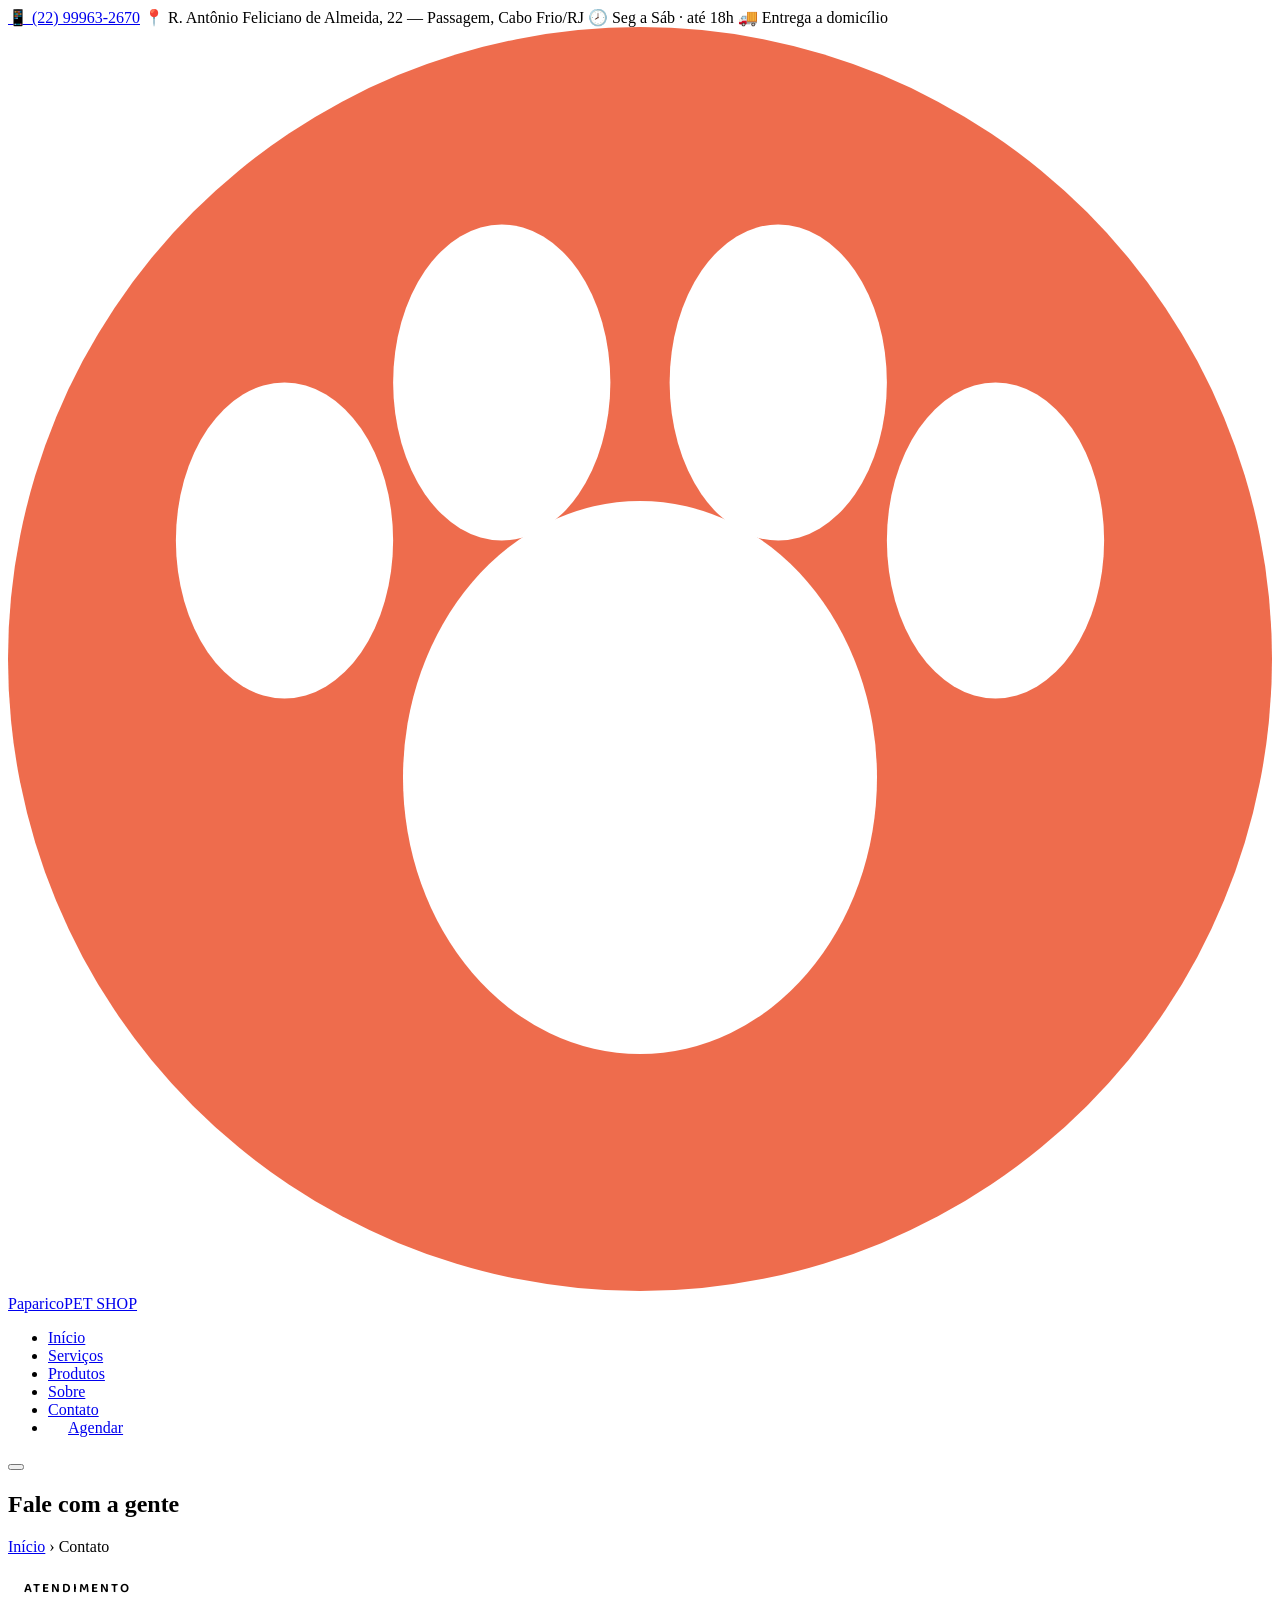
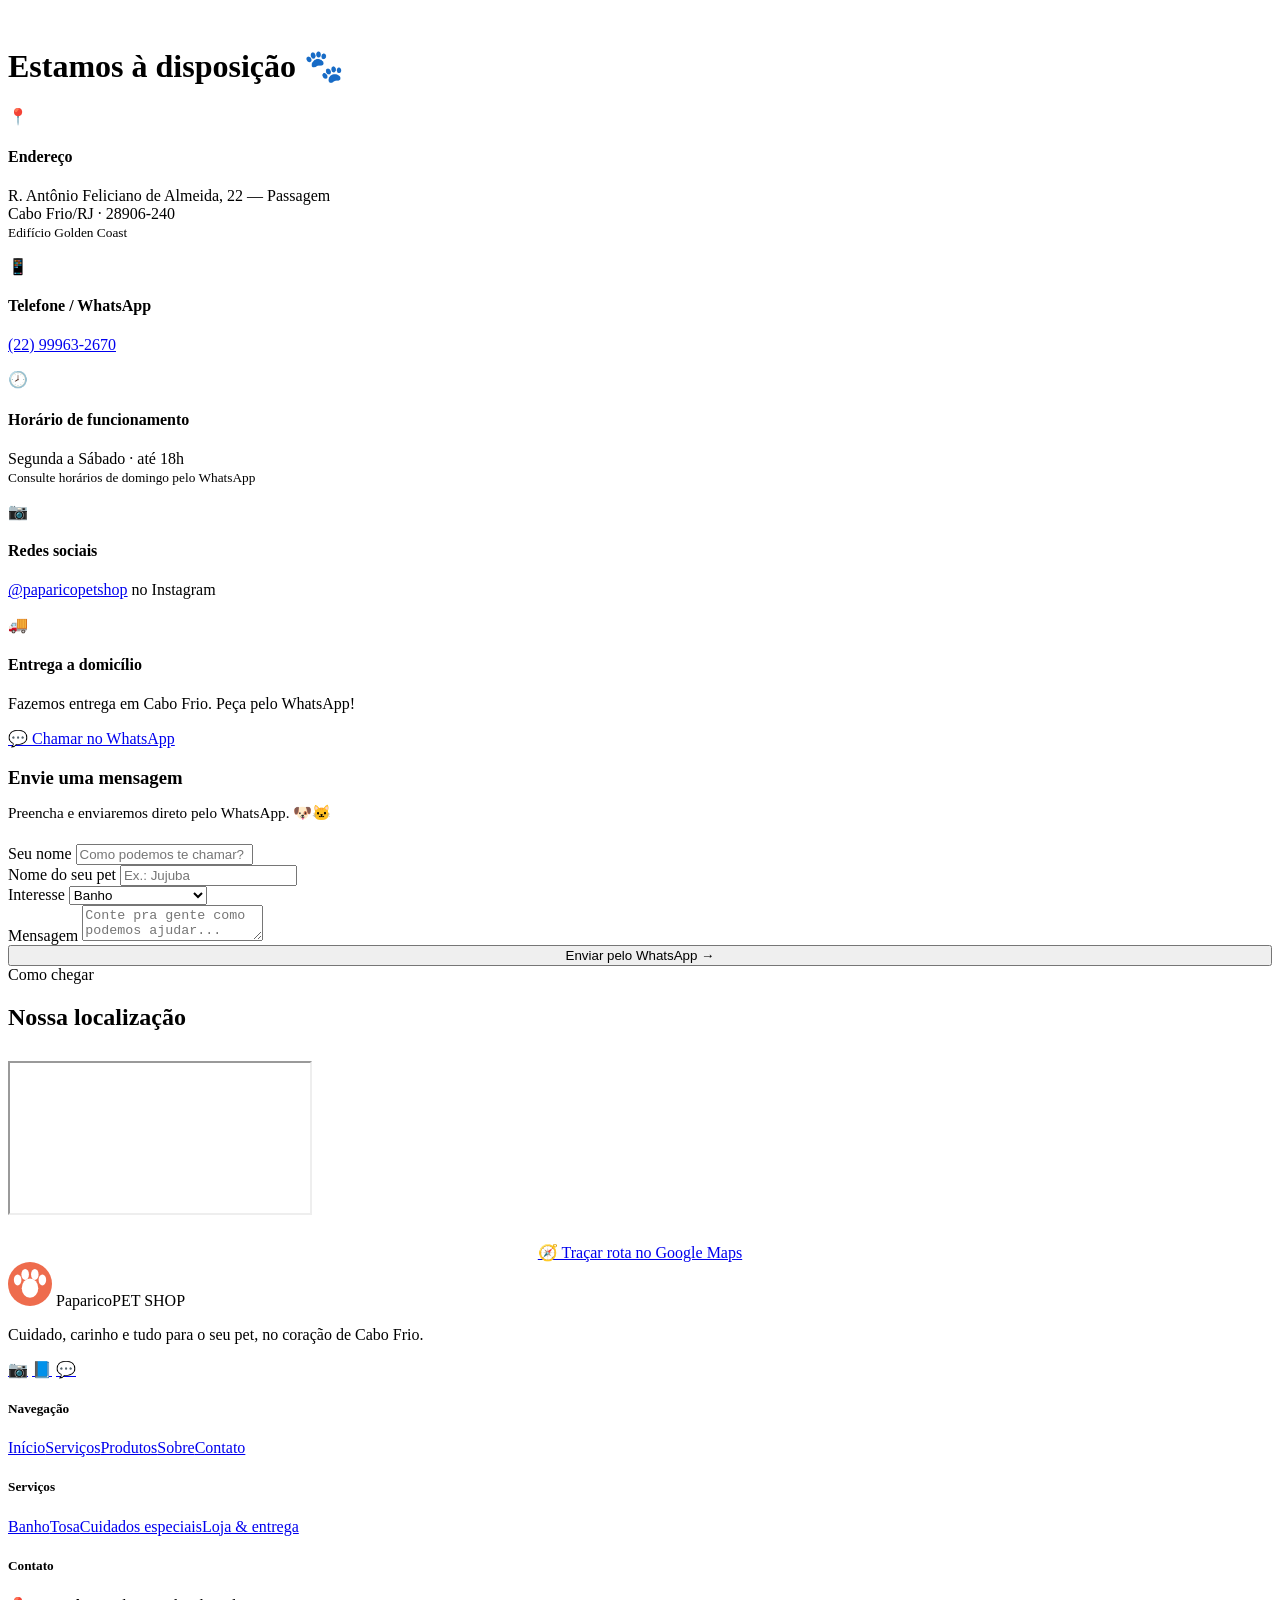
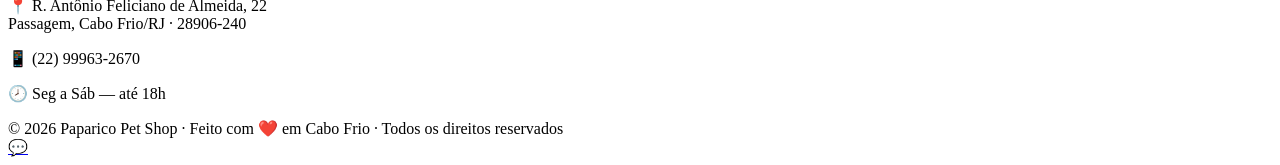
==== contato.html @ 5ed152ef "Add files via upload" ====
<!DOCTYPE html>
<html lang="pt-BR">
<head>
<meta charset="UTF-8">
<meta name="viewport" content="width=device-width, initial-scale=1.0">
<title>Contato — Paparico Pet Shop | Cabo Frio</title>
<meta name="description" content="Fale com o Paparico Pet Shop em Cabo Frio (RJ). Endereço, telefone, WhatsApp, horário de funcionamento e localização no mapa.">
<link rel="preconnect" href="https://fonts.googleapis.com">
<link rel="preconnect" href="https://fonts.gstatic.com" crossorigin>
<link href="https://fonts.googleapis.com/css2?family=Baloo+2:wght@500;600;700&family=Nunito:wght@400;600;700&display=swap" rel="stylesheet">
<link rel="stylesheet" href="assets/style.css">
</head>
<body>

<div class="topbar">
  <div class="container">
    <a href="https://wa.me/5522999632670" target="_blank" rel="noopener">📱 (22) 99963-2670</a>
    <span>📍 R. Antônio Feliciano de Almeida, 22 — Passagem, Cabo Frio/RJ</span>
    <span>🕗 Seg a Sáb · até 18h</span>
    <span>🚚 Entrega a domicílio</span>
  </div>
</div>

<header class="nav">
  <div class="nav-inner">
    <a href="index.html" class="logo">
      <svg class="logo-mark" viewBox="0 0 64 64" xmlns="http://www.w3.org/2000/svg">
        <circle cx="32" cy="32" r="32" fill="#ee6c4d"/>
        <g fill="#fff"><ellipse cx="32" cy="38" rx="12" ry="14"/><ellipse cx="14" cy="26" rx="5.5" ry="8"/><ellipse cx="25" cy="18" rx="5.5" ry="8"/><ellipse cx="39" cy="18" rx="5.5" ry="8"/><ellipse cx="50" cy="26" rx="5.5" ry="8"/></g>
      </svg>
      <span class="logo-text">Paparico<span>PET SHOP</span></span>
    </a>
    <nav>
      <ul class="nav-links" id="navLinks">
        <li><a href="index.html">Início</a></li>
        <li><a href="servicos.html">Serviços</a></li>
        <li><a href="produtos.html">Produtos</a></li>
        <li><a href="sobre.html">Sobre</a></li>
        <li><a href="contato.html" class="active">Contato</a></li>
        <li class="nav-cta"><a href="https://wa.me/5522999632670" target="_blank" rel="noopener" class="btn btn-whats" style="padding:10px 20px;">Agendar</a></li>
      </ul>
    </nav>
    <button class="nav-toggle" id="navToggle" aria-label="Abrir menu"><span></span><span></span><span></span></button>
  </div>
</header>

<section class="page-hero">
  <div class="container">
    <h1>Fale com a gente</h1>
    <p class="crumbs"><a href="index.html">Início</a> › Contato</p>
  </div>
</section>

<section class="section">
  <div class="container">
    <div class="contact-grid">
      <!-- Infos -->
      <div class="reveal">
        <span style="display:inline-block;font-family:'Baloo 2',sans-serif;font-weight:600;letter-spacing:2px;text-transform:uppercase;font-size:.82rem;color:var(--coral);background:var(--creme-2);padding:6px 16px;border-radius:50px;margin-bottom:16px;">Atendimento</span>
        <h2 style="font-size:2rem;margin-bottom:22px;">Estamos à disposição 🐾</h2>

        <div class="info-item">
          <div class="ic">📍</div>
          <div>
            <h4>Endereço</h4>
            <p>R. Antônio Feliciano de Almeida, 22 — Passagem<br>Cabo Frio/RJ · 28906-240<br><small>Edifício Golden Coast</small></p>
          </div>
        </div>
        <div class="info-item">
          <div class="ic">📱</div>
          <div>
            <h4>Telefone / WhatsApp</h4>
            <p><a href="https://wa.me/5522999632670" target="_blank" rel="noopener">(22) 99963-2670</a></p>
          </div>
        </div>
        <div class="info-item">
          <div class="ic">🕗</div>
          <div>
            <h4>Horário de funcionamento</h4>
            <p>Segunda a Sábado · até 18h<br><small>Consulte horários de domingo pelo WhatsApp</small></p>
          </div>
        </div>
        <div class="info-item">
          <div class="ic">📷</div>
          <div>
            <h4>Redes sociais</h4>
            <p><a href="https://instagram.com/paparicopetshop" target="_blank" rel="noopener">@paparicopetshop</a> no Instagram</p>
          </div>
        </div>
        <div class="info-item">
          <div class="ic">🚚</div>
          <div>
            <h4>Entrega a domicílio</h4>
            <p>Fazemos entrega em Cabo Frio. Peça pelo WhatsApp!</p>
          </div>
        </div>

        <a href="https://wa.me/5522999632670" target="_blank" rel="noopener" class="btn btn-whats" style="margin-top:8px;">💬 Chamar no WhatsApp</a>
      </div>

      <!-- Formulário -->
      <div class="reveal">
        <form class="contact-form" id="contactForm">
          <h3 style="margin-bottom:6px;">Envie uma mensagem</h3>
          <p style="color:var(--marrom-claro);margin-bottom:22px;font-size:.95rem;">Preencha e enviaremos direto pelo WhatsApp. 🐶🐱</p>
          <div class="field">
            <label for="nome">Seu nome</label>
            <input type="text" id="nome" name="nome" placeholder="Como podemos te chamar?" required>
          </div>
          <div class="field">
            <label for="pet">Nome do seu pet</label>
            <input type="text" id="pet" name="pet" placeholder="Ex.: Jujuba">
          </div>
          <div class="field">
            <label for="servico">Interesse</label>
            <select id="servico" name="servico">
              <option>Banho</option>
              <option>Tosa</option>
              <option>Banho e tosa</option>
              <option>Cuidados especiais</option>
              <option>Produtos / Loja</option>
              <option>Entrega a domicílio</option>
              <option>Outro</option>
            </select>
          </div>
          <div class="field">
            <label for="mensagem">Mensagem</label>
            <textarea id="mensagem" name="mensagem" placeholder="Conte pra gente como podemos ajudar..."></textarea>
          </div>
          <button type="submit" class="btn btn-primary" style="width:100%;justify-content:center;">Enviar pelo WhatsApp →</button>
        </form>
      </div>
    </div>
  </div>
</section>

<!-- Mapa -->
<section class="section-sm" style="padding-top:0;">
  <div class="container">
    <div class="sec-head reveal" style="margin-bottom:30px;">
      <span class="kicker">Como chegar</span>
      <h2>Nossa localização</h2>
    </div>
    <div class="map-embed reveal">
      <iframe
        src="https://www.google.com/maps?q=R.+Ant%C3%B4nio+Feliciano+de+Almeida,+22+-+Passagem,+Cabo+Frio+-+RJ,+28906-240&output=embed"
        loading="lazy" referrerpolicy="no-referrer-when-downgrade" title="Mapa Paparico Pet Shop"></iframe>
    </div>
    <div style="text-align:center;margin-top:24px;" class="reveal">
      <a href="https://www.google.com/maps/dir/?api=1&destination=R.+Ant%C3%B4nio+Feliciano+de+Almeida,+22+-+Passagem,+Cabo+Frio+-+RJ,+28906-240" target="_blank" rel="noopener" class="btn btn-primary">🧭 Traçar rota no Google Maps</a>
    </div>
  </div>
</section>

<footer class="site-foot">
  <div class="container">
    <div class="cols">
      <div>
        <div class="foot-logo">
          <svg class="logo-mark" viewBox="0 0 64 64" xmlns="http://www.w3.org/2000/svg" style="width:44px;height:44px;">
            <circle cx="32" cy="32" r="32" fill="#ee6c4d"/>
            <g fill="#fff"><ellipse cx="32" cy="38" rx="12" ry="14"/><ellipse cx="14" cy="26" rx="5.5" ry="8"/><ellipse cx="25" cy="18" rx="5.5" ry="8"/><ellipse cx="39" cy="18" rx="5.5" ry="8"/><ellipse cx="50" cy="26" rx="5.5" ry="8"/></g>
          </svg>
          <span class="logo-text">Paparico<span>PET SHOP</span></span>
        </div>
        <p>Cuidado, carinho e tudo para o seu pet, no coração de Cabo Frio.</p>
        <div class="socials">
          <a href="https://instagram.com/paparicopetshop" target="_blank" rel="noopener" aria-label="Instagram">📷</a>
          <a href="https://facebook.com" target="_blank" rel="noopener" aria-label="Facebook">📘</a>
          <a href="https://wa.me/5522999632670" target="_blank" rel="noopener" aria-label="WhatsApp">💬</a>
        </div>
      </div>
      <div>
        <h5>Navegação</h5>
        <a href="index.html">Início</a><a href="servicos.html">Serviços</a><a href="produtos.html">Produtos</a><a href="sobre.html">Sobre</a><a href="contato.html">Contato</a>
      </div>
      <div>
        <h5>Serviços</h5>
        <a href="servicos.html">Banho</a><a href="servicos.html">Tosa</a><a href="servicos.html">Cuidados especiais</a><a href="produtos.html">Loja & entrega</a>
      </div>
      <div>
        <h5>Contato</h5>
        <p>📍 R. Antônio Feliciano de Almeida, 22<br>Passagem, Cabo Frio/RJ · 28906-240</p>
        <p>📱 (22) 99963-2670</p>
        <p>🕗 Seg a Sáb — até 18h</p>
      </div>
    </div>
    <div class="foot-bottom">© 2026 Paparico Pet Shop · Feito com ❤️ em Cabo Frio · Todos os direitos reservados</div>
  </div>
</footer>

<a href="https://wa.me/5522999632670" target="_blank" rel="noopener" class="wa-float" aria-label="WhatsApp">💬</a>
<script src="assets/main.js"></script>
</body>
</html>
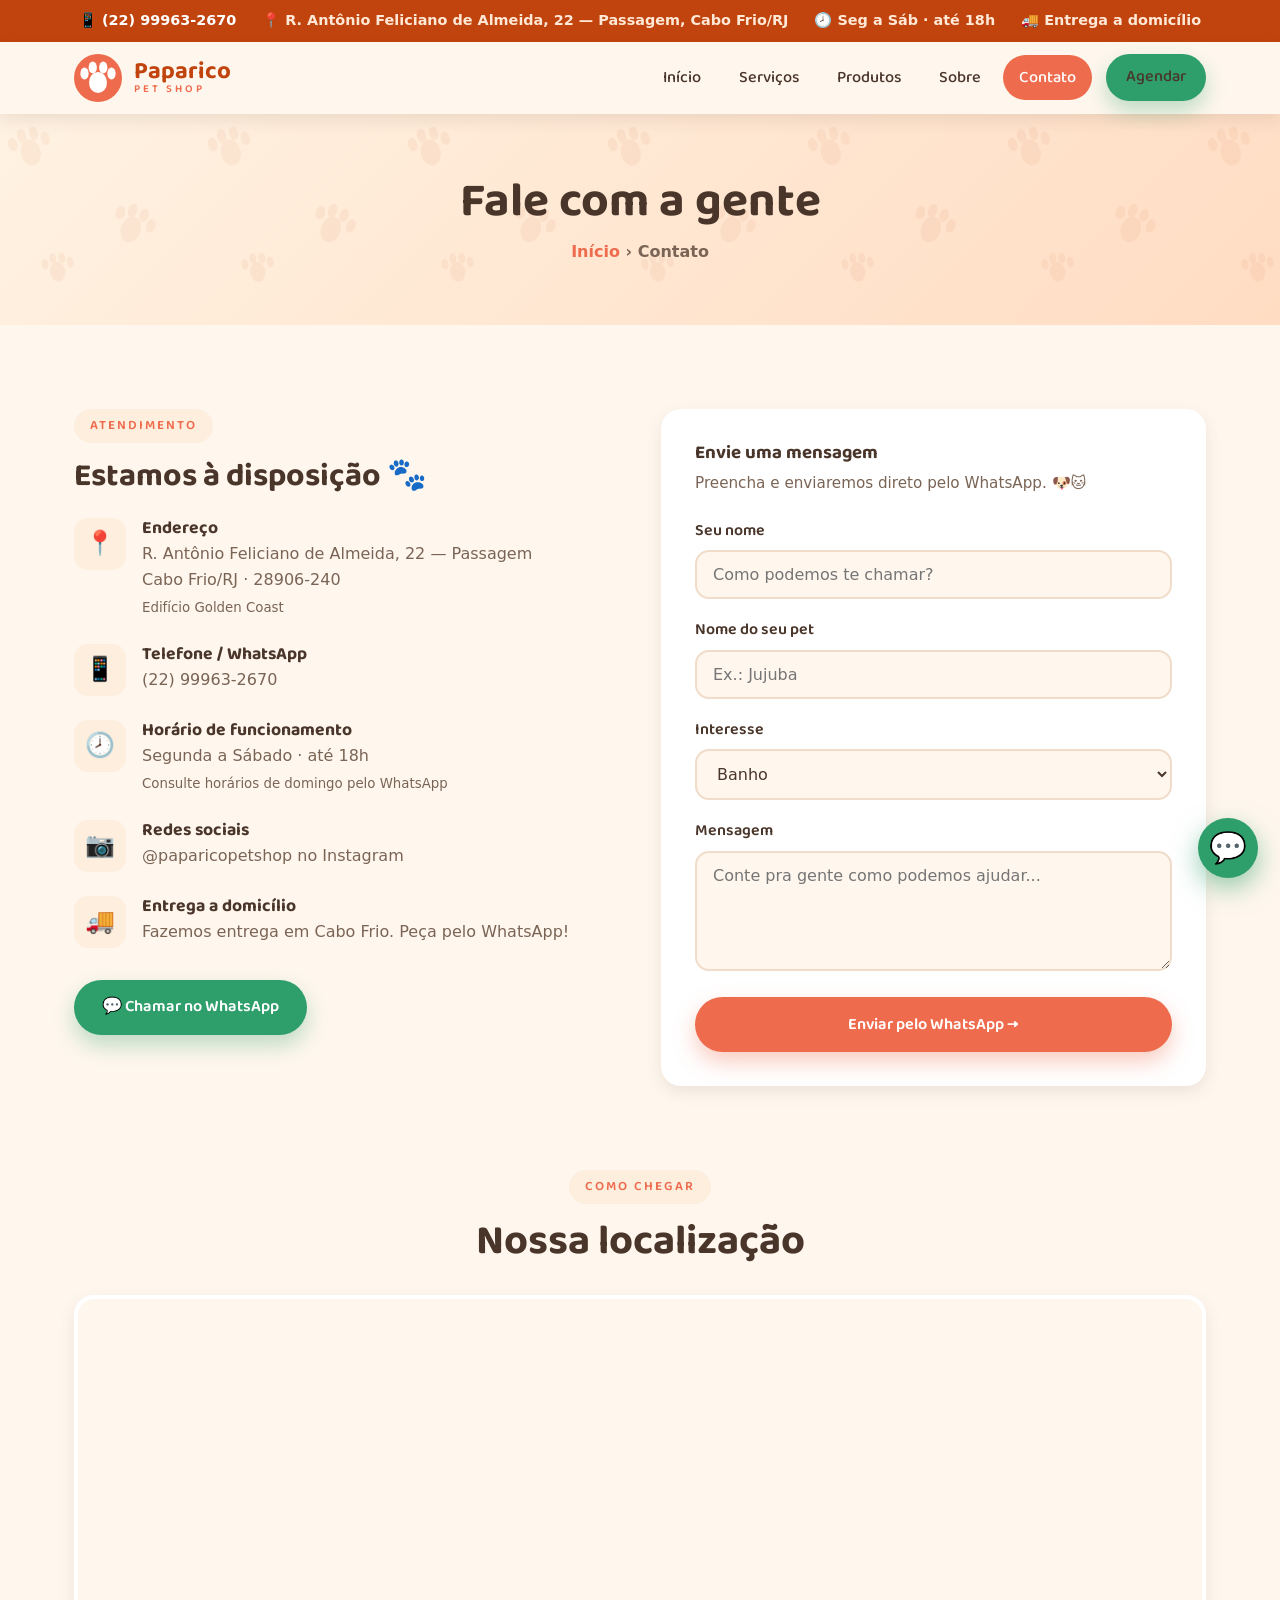
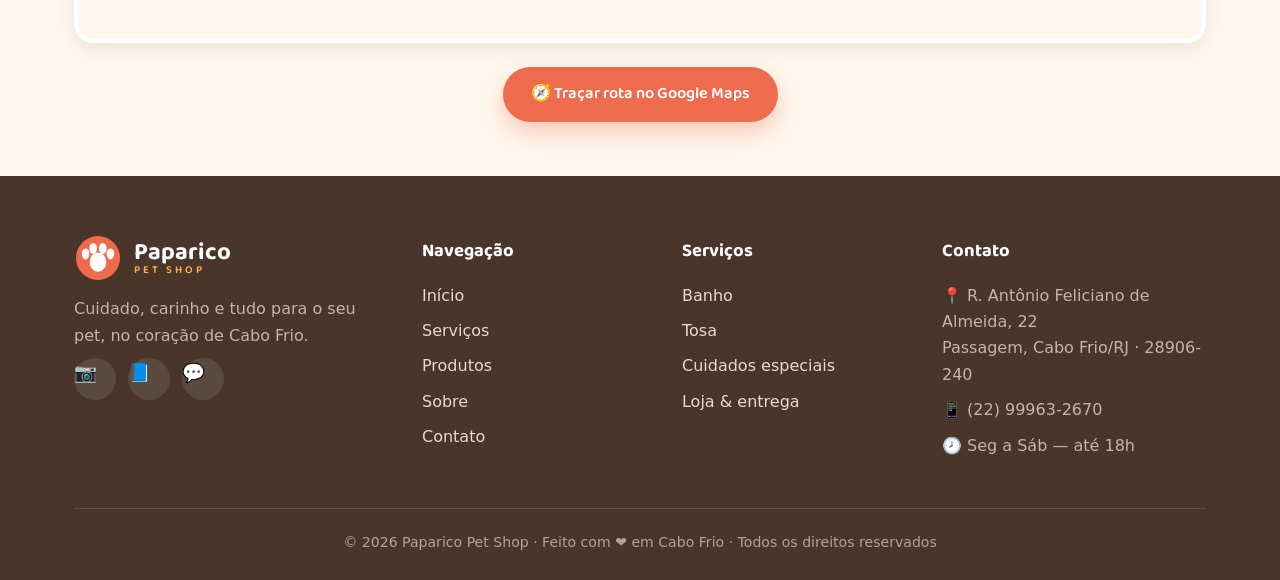
==== commit 0a75658e: "Add files via upload" ====
--- a/contato.html
+++ b/contato.html
@@ -15,7 +15,7 @@
 <div class="topbar">
   <div class="container">
     <a href="https://wa.me/5522999632670" target="_blank" rel="noopener">📱 (22) 99963-2670</a>
-    <span>📍 R. Antônio Feliciano de Almeida, 22 — Passagem, Cabo Frio/RJ</span>
+    <span class="addr">📍 R. Antônio Feliciano de Almeida, 22 — Passagem, Cabo Frio/RJ</span>
     <span>🕗 Seg a Sáb · até 18h</span>
     <span>🚚 Entrega a domicílio</span>
   </div>
--- a/assets/style.css
+++ b/assets/style.css
@@ -0,0 +1,256 @@
+/* ==========================================================================
+   Paparico Pet Shop — Folha de estilo compartilhada
+   Paleta quente e aconchegante (coral, terracota, creme)
+   ========================================================================== */
+
+:root {
+  --coral: #ee6c4d;
+  --coral-dark: #d9502f;
+  --terracota: #c1440e;
+  --amarelo: #f6b352;
+  --creme: #fff7ee;
+  --creme-2: #fdeede;
+  --marrom: #4a352a;
+  --marrom-claro: #7a6455;
+  --branco: #ffffff;
+  --verde-selo: #2e9e6b;
+  --sombra: 0 12px 30px rgba(74, 53, 42, 0.12);
+  --sombra-sm: 0 6px 16px rgba(74, 53, 42, 0.10);
+  --radius: 20px;
+  --radius-sm: 14px;
+  --max: 1180px;
+}
+
+* { margin: 0; padding: 0; box-sizing: border-box; }
+
+html { scroll-behavior: smooth; }
+
+body {
+  font-family: 'Nunito', system-ui, -apple-system, sans-serif;
+  color: var(--marrom);
+  background: var(--creme);
+  line-height: 1.65;
+  overflow-x: hidden;
+}
+
+h1, h2, h3, h4 { font-family: 'Baloo 2', 'Nunito', sans-serif; line-height: 1.15; color: var(--marrom); }
+
+a { text-decoration: none; color: inherit; }
+
+img { max-width: 100%; display: block; }
+
+.container { width: 100%; max-width: var(--max); margin: 0 auto; padding: 0 24px; }
+
+.section { padding: 84px 0; }
+
+.section-sm { padding: 54px 0; }
+
+/* ---------- Botões ---------- */
+.btn {
+  display: inline-flex; align-items: center; gap: 9px;
+  font-family: 'Baloo 2', sans-serif; font-weight: 600; font-size: 1.02rem;
+  padding: 14px 28px; border-radius: 50px; border: none; cursor: pointer;
+  transition: transform .18s ease, box-shadow .18s ease, background .18s ease;
+}
+.btn-primary { background: var(--coral); color: #fff; box-shadow: 0 10px 22px rgba(238, 108, 77, 0.35); }
+.btn-primary:hover { background: var(--coral-dark); transform: translateY(-3px); box-shadow: 0 14px 28px rgba(238, 108, 77, 0.45); }
+.btn-whats { background: var(--verde-selo); color: #fff; box-shadow: 0 10px 22px rgba(46, 158, 107, 0.32); }
+.btn-whats:hover { background: #268a5c; transform: translateY(-3px); }
+.btn-ghost { background: rgba(255,255,255,.85); color: var(--terracota); border: 2px solid var(--coral); }
+.btn-ghost:hover { background: var(--coral); color: #fff; transform: translateY(-3px); }
+
+/* ---------- Cabeçalho / Navegação ---------- */
+.topbar {
+  background: var(--terracota); color: #ffe9d6; font-size: .9rem; font-weight: 600;
+}
+.topbar .container { display: flex; flex-wrap: wrap; gap: 8px 26px; align-items: center; justify-content: center; padding-top: 9px; padding-bottom: 9px; }
+.topbar a { color: #fff; display: inline-flex; align-items: center; gap: 7px; }
+.topbar a:hover { color: var(--amarelo); }
+
+header.nav { position: sticky; top: 0; z-index: 50; background: rgba(255, 247, 238, .96); backdrop-filter: blur(8px); box-shadow: var(--sombra-sm); }
+.nav-inner { display: flex; align-items: center; justify-content: space-between; padding: 12px 24px; max-width: var(--max); margin: 0 auto; }
+.logo { display: flex; align-items: center; gap: 12px; }
+.logo-mark { width: 48px; height: 48px; flex: 0 0 48px; }
+.logo-text { font-family: 'Baloo 2', sans-serif; font-weight: 700; font-size: 1.5rem; color: var(--terracota); line-height: 1; }
+.logo-text span { display: block; font-size: .68rem; letter-spacing: 3px; color: var(--coral); font-weight: 600; }
+
+.nav-links { display: flex; align-items: center; gap: 6px; list-style: none; }
+.nav-links a { font-family: 'Baloo 2', sans-serif; font-weight: 500; font-size: 1.02rem; padding: 9px 16px; border-radius: 50px; color: var(--marrom); transition: background .15s, color .15s; }
+.nav-links a:hover, .nav-links a.active { background: var(--coral); color: #fff; }
+.nav-cta { margin-left: 8px; }
+
+.nav-toggle { display: none; background: none; border: none; cursor: pointer; padding: 8px; }
+.nav-toggle span { display: block; width: 26px; height: 3px; background: var(--terracota); border-radius: 3px; margin: 5px 0; transition: .25s; }
+
+/* ---------- Hero ---------- */
+.hero { position: relative; background: linear-gradient(135deg, #fff2e2 0%, #ffe4cf 55%, #ffd9be 100%); overflow: hidden; }
+.hero::before { content: ""; position: absolute; inset: 0; background-image: url("paws.svg"); background-size: 260px; opacity: .06; }
+.hero .container { position: relative; display: grid; grid-template-columns: 1.05fr .95fr; gap: 40px; align-items: center; padding-top: 70px; padding-bottom: 70px; }
+.hero-badge { display: inline-flex; align-items: center; gap: 8px; background: #fff; color: var(--terracota); font-weight: 700; padding: 8px 16px; border-radius: 50px; box-shadow: var(--sombra-sm); font-size: .92rem; margin-bottom: 22px; }
+.hero h1 { font-size: clamp(2.3rem, 5vw, 3.5rem); margin-bottom: 18px; }
+.hero h1 .accent { color: var(--coral); }
+.hero p.lead { font-size: 1.18rem; color: var(--marrom-claro); max-width: 520px; margin-bottom: 30px; }
+.hero-actions { display: flex; flex-wrap: wrap; gap: 14px; }
+.hero-visual { position: relative; }
+.hero-visual .blob { width: 100%; max-width: 460px; margin: 0 auto; filter: drop-shadow(0 20px 40px rgba(193, 68, 14, .25)); }
+
+/* faixas rápidas */
+.quick { display: grid; grid-template-columns: repeat(4, 1fr); gap: 18px; margin-top: -40px; position: relative; z-index: 3; }
+.quick .card { background: #fff; border-radius: var(--radius); padding: 24px 20px; text-align: center; box-shadow: var(--sombra); transition: transform .2s; }
+.quick .card:hover { transform: translateY(-6px); }
+.quick .card .ic { font-size: 2.1rem; }
+.quick .card h4 { margin: 8px 0 4px; font-size: 1.1rem; }
+.quick .card p { font-size: .92rem; color: var(--marrom-claro); }
+
+/* ---------- Títulos de seção ---------- */
+.sec-head { text-align: center; max-width: 640px; margin: 0 auto 50px; }
+.sec-head .kicker { display: inline-block; font-family: 'Baloo 2', sans-serif; font-weight: 600; letter-spacing: 2px; text-transform: uppercase; font-size: .82rem; color: var(--coral); background: var(--creme-2); padding: 6px 16px; border-radius: 50px; margin-bottom: 14px; }
+.sec-head h2 { font-size: clamp(1.9rem, 4vw, 2.6rem); margin-bottom: 12px; }
+.sec-head p { color: var(--marrom-claro); font-size: 1.08rem; }
+.sec-head.light h2, .sec-head.light p { color: #fff; }
+.sec-head.light .kicker { background: rgba(255,255,255,.2); color: #fff; }
+
+/* ---------- Grid de serviços ---------- */
+.grid-3 { display: grid; grid-template-columns: repeat(3, 1fr); gap: 26px; }
+.grid-4 { display: grid; grid-template-columns: repeat(4, 1fr); gap: 22px; }
+
+.service-card { background: #fff; border-radius: var(--radius); padding: 34px 28px; box-shadow: var(--sombra-sm); border: 1px solid #f3e2d2; transition: transform .2s, box-shadow .2s; position: relative; overflow: hidden; }
+.service-card:hover { transform: translateY(-8px); box-shadow: var(--sombra); }
+.service-card .icon-wrap { width: 66px; height: 66px; border-radius: 18px; display: flex; align-items: center; justify-content: center; font-size: 2rem; background: var(--creme-2); margin-bottom: 20px; }
+.service-card h3 { font-size: 1.35rem; margin-bottom: 10px; }
+.service-card p { color: var(--marrom-claro); margin-bottom: 16px; }
+.service-card .price { font-family: 'Baloo 2', sans-serif; font-weight: 700; color: var(--terracota); font-size: 1.05rem; }
+.service-card ul { list-style: none; margin: 8px 0 0; }
+.service-card ul li { padding-left: 26px; position: relative; margin-bottom: 7px; color: var(--marrom-claro); }
+.service-card ul li::before { content: "🐾"; position: absolute; left: 0; font-size: .9rem; }
+
+/* ---------- Produtos ---------- */
+.prod-card { background: #fff; border-radius: var(--radius-sm); overflow: hidden; box-shadow: var(--sombra-sm); border: 1px solid #f3e2d2; display: flex; flex-direction: column; transition: transform .2s, box-shadow .2s; }
+.prod-card:hover { transform: translateY(-6px); box-shadow: var(--sombra); }
+.prod-thumb { aspect-ratio: 1/1; display: flex; align-items: center; justify-content: center; font-size: 4rem; background: linear-gradient(135deg, var(--creme-2), #ffe7d1); }
+.prod-body { padding: 18px 18px 22px; display: flex; flex-direction: column; flex: 1; }
+.prod-cat { font-size: .74rem; text-transform: uppercase; letter-spacing: 1.5px; color: var(--coral); font-weight: 700; }
+.prod-body h3 { font-size: 1.08rem; margin: 6px 0 4px; }
+.prod-body p { font-size: .88rem; color: var(--marrom-claro); flex: 1; }
+.prod-foot { display: flex; align-items: center; justify-content: space-between; margin-top: 14px; }
+.prod-price { font-family: 'Baloo 2', sans-serif; font-weight: 700; color: var(--terracota); font-size: 1.2rem; }
+.prod-price small { display: block; font-size: .7rem; color: var(--marrom-claro); font-weight: 500; }
+.mini-btn { background: var(--coral); color: #fff; width: 42px; height: 42px; border-radius: 50%; display: flex; align-items: center; justify-content: center; font-size: 1.3rem; border: none; cursor: pointer; transition: background .15s, transform .15s; }
+.mini-btn:hover { background: var(--coral-dark); transform: scale(1.08); }
+
+.cat-chips { display: flex; flex-wrap: wrap; gap: 12px; justify-content: center; margin-bottom: 42px; }
+.chip { background: #fff; border: 2px solid #f0dcc9; color: var(--marrom); padding: 10px 22px; border-radius: 50px; font-family: 'Baloo 2', sans-serif; font-weight: 600; cursor: pointer; transition: .15s; }
+.chip:hover, .chip.active { background: var(--coral); border-color: var(--coral); color: #fff; }
+
+/* ---------- Sobre / faixas ---------- */
+.split { display: grid; grid-template-columns: 1fr 1fr; gap: 50px; align-items: center; }
+.split .media { border-radius: var(--radius); overflow: hidden; box-shadow: var(--sombra); background: linear-gradient(135deg, #ffe4cf, #ffd0b0); min-height: 360px; display: flex; align-items: center; justify-content: center; }
+.split h2 { font-size: clamp(1.8rem, 4vw, 2.5rem); margin-bottom: 16px; }
+.split p { color: var(--marrom-claro); margin-bottom: 16px; font-size: 1.05rem; }
+.check-list { list-style: none; }
+.check-list li { padding-left: 34px; position: relative; margin-bottom: 12px; font-weight: 600; }
+.check-list li::before { content: "✓"; position: absolute; left: 0; top: 0; width: 24px; height: 24px; background: var(--verde-selo); color: #fff; border-radius: 50%; display: flex; align-items: center; justify-content: center; font-size: .85rem; }
+
+/* faixa terracota */
+.band { background: linear-gradient(135deg, var(--coral) 0%, var(--terracota) 100%); color: #fff; position: relative; overflow: hidden; }
+.band::before { content: ""; position: absolute; inset: 0; background-image: url("paws.svg"); background-size: 220px; opacity: .10; }
+.band .container { position: relative; }
+
+.stats { display: grid; grid-template-columns: repeat(4, 1fr); gap: 24px; text-align: center; }
+.stats .num { font-family: 'Baloo 2', sans-serif; font-weight: 700; font-size: 2.8rem; color: #fff; }
+.stats .lbl { color: #ffe4d3; font-weight: 600; }
+
+/* ---------- Avaliações ---------- */
+.review-card { background: #fff; border-radius: var(--radius); padding: 30px 28px; box-shadow: var(--sombra-sm); border: 1px solid #f3e2d2; display: flex; flex-direction: column; }
+.review-card .stars { color: var(--amarelo); font-size: 1.15rem; margin-bottom: 12px; letter-spacing: 2px; }
+.review-card p { color: var(--marrom-claro); font-style: italic; flex: 1; }
+.review-card .who { display: flex; align-items: center; gap: 12px; margin-top: 20px; }
+.review-card .avatar { width: 46px; height: 46px; border-radius: 50%; background: var(--coral); color: #fff; display: flex; align-items: center; justify-content: center; font-family: 'Baloo 2', sans-serif; font-weight: 700; font-size: 1.2rem; }
+.review-card .who strong { display: block; color: var(--marrom); }
+.review-card .who span { font-size: .82rem; color: var(--marrom-claro); }
+
+.rating-hero { display: flex; align-items: center; gap: 18px; justify-content: center; background: #fff; border-radius: var(--radius); padding: 22px 34px; box-shadow: var(--sombra-sm); max-width: 460px; margin: 0 auto 46px; }
+.rating-hero .big { font-family: 'Baloo 2', sans-serif; font-weight: 700; font-size: 3rem; color: var(--terracota); line-height: 1; }
+.rating-hero .stars { color: var(--amarelo); font-size: 1.2rem; letter-spacing: 2px; }
+.rating-hero small { color: var(--marrom-claro); }
+
+/* ---------- Contato ---------- */
+.contact-grid { display: grid; grid-template-columns: 1fr 1fr; gap: 42px; }
+.info-item { display: flex; gap: 16px; align-items: flex-start; margin-bottom: 24px; }
+.info-item .ic { width: 52px; height: 52px; flex: 0 0 52px; border-radius: 14px; background: var(--creme-2); display: flex; align-items: center; justify-content: center; font-size: 1.5rem; }
+.info-item h4 { margin-bottom: 3px; font-size: 1.1rem; }
+.info-item p, .info-item a { color: var(--marrom-claro); }
+.info-item a:hover { color: var(--coral); }
+
+form.contact-form { background: #fff; padding: 34px; border-radius: var(--radius); box-shadow: var(--sombra-sm); }
+form.contact-form label { font-family: 'Baloo 2', sans-serif; font-weight: 600; display: block; margin-bottom: 6px; }
+form.contact-form .field { margin-bottom: 18px; }
+form.contact-form input, form.contact-form select, form.contact-form textarea {
+  width: 100%; padding: 13px 16px; border: 2px solid #f0dcc9; border-radius: var(--radius-sm);
+  font-family: inherit; font-size: 1rem; background: var(--creme); transition: border .15s; color: var(--marrom);
+}
+form.contact-form input:focus, form.contact-form select:focus, form.contact-form textarea:focus { outline: none; border-color: var(--coral); background: #fff; }
+form.contact-form textarea { resize: vertical; min-height: 120px; }
+
+.map-embed { border-radius: var(--radius); overflow: hidden; box-shadow: var(--sombra-sm); border: 4px solid #fff; }
+.map-embed iframe { width: 100%; height: 340px; border: 0; display: block; }
+
+/* ---------- Rodapé ---------- */
+footer.site-foot { background: var(--marrom); color: #e9d9cc; padding: 60px 0 26px; }
+footer.site-foot .cols { display: grid; grid-template-columns: 1.4fr 1fr 1fr 1.2fr; gap: 40px; }
+footer.site-foot h5 { font-family: 'Baloo 2', sans-serif; color: #fff; font-size: 1.15rem; margin-bottom: 16px; }
+footer.site-foot a { color: #e9d9cc; display: block; margin-bottom: 9px; transition: color .15s; }
+footer.site-foot a:hover { color: var(--amarelo); }
+footer.site-foot p { color: #c8b3a4; margin-bottom: 9px; }
+.foot-logo { display: flex; align-items: center; gap: 12px; margin-bottom: 16px; }
+.foot-logo .logo-text { color: #fff; }
+.foot-logo .logo-text span { color: var(--amarelo); }
+.socials { display: flex; gap: 12px; margin-top: 6px; }
+.socials a { width: 42px; height: 42px; border-radius: 50%; background: rgba(255,255,255,.1); display: flex; align-items: center; justify-content: center; margin: 0; font-size: 1.15rem; }
+.socials a:hover { background: var(--coral); }
+.foot-bottom { border-top: 1px solid rgba(255,255,255,.12); margin-top: 40px; padding-top: 22px; text-align: center; font-size: .88rem; color: #b8a293; }
+
+/* ---------- Botão flutuante WhatsApp ---------- */
+.wa-float { position: fixed; right: 22px; bottom: 22px; z-index: 90; width: 60px; height: 60px; border-radius: 50%; background: var(--verde-selo); color: #fff; display: flex; align-items: center; justify-content: center; box-shadow: 0 10px 26px rgba(46,158,107,.5); font-size: 1.9rem; transition: transform .2s; }
+.wa-float:hover { transform: scale(1.1); }
+
+/* ---------- Page header (subpáginas) ---------- */
+.page-hero { background: linear-gradient(135deg, #fff2e2, #ffdcc2); padding: 60px 0; text-align: center; position: relative; overflow: hidden; }
+.page-hero::before { content: ""; position: absolute; inset: 0; background-image: url("paws.svg"); background-size: 200px; opacity: .06; }
+.page-hero .container { position: relative; }
+.page-hero h1 { font-size: clamp(2rem, 5vw, 3rem); margin-bottom: 10px; }
+.page-hero .crumbs { color: var(--marrom-claro); font-weight: 600; }
+.page-hero .crumbs a { color: var(--coral); }
+
+/* ---------- Reveal on scroll ---------- */
+.reveal { opacity: 0; transform: translateY(24px); transition: opacity .6s ease, transform .6s ease; }
+.reveal.show { opacity: 1; transform: none; }
+
+/* ---------- Responsivo ---------- */
+@media (max-width: 960px) {
+  .hero .container { grid-template-columns: 1fr; text-align: center; }
+  .hero p.lead { margin-left: auto; margin-right: auto; }
+  .hero-actions { justify-content: center; }
+  .hero-visual { order: -1; }
+  .split { grid-template-columns: 1fr; }
+  .contact-grid { grid-template-columns: 1fr; }
+  .grid-4 { grid-template-columns: repeat(2, 1fr); }
+  .quick { grid-template-columns: repeat(2, 1fr); }
+  footer.site-foot .cols { grid-template-columns: 1fr 1fr; }
+}
+@media (max-width: 720px) {
+  .nav-links { position: fixed; top: 74px; right: 0; left: 0; flex-direction: column; align-items: stretch; background: var(--creme); padding: 18px 24px; gap: 4px; box-shadow: var(--sombra); transform: translateY(-160%); transition: transform .3s; }
+  .nav-links.open { transform: none; }
+  .nav-links a { padding: 13px 16px; }
+  .nav-cta { margin: 8px 0 0; text-align: center; }
+  .nav-toggle { display: block; }
+  .grid-3 { grid-template-columns: 1fr; }
+  .stats { grid-template-columns: repeat(2, 1fr); gap: 30px 12px; }
+  .section { padding: 60px 0; }
+  .topbar .container { justify-content: center; }
+}
+@media (max-width: 460px) {
+  .grid-4 { grid-template-columns: 1fr; }
+  .quick { grid-template-columns: 1fr; }
+  footer.site-foot .cols { grid-template-columns: 1fr; }
+}
